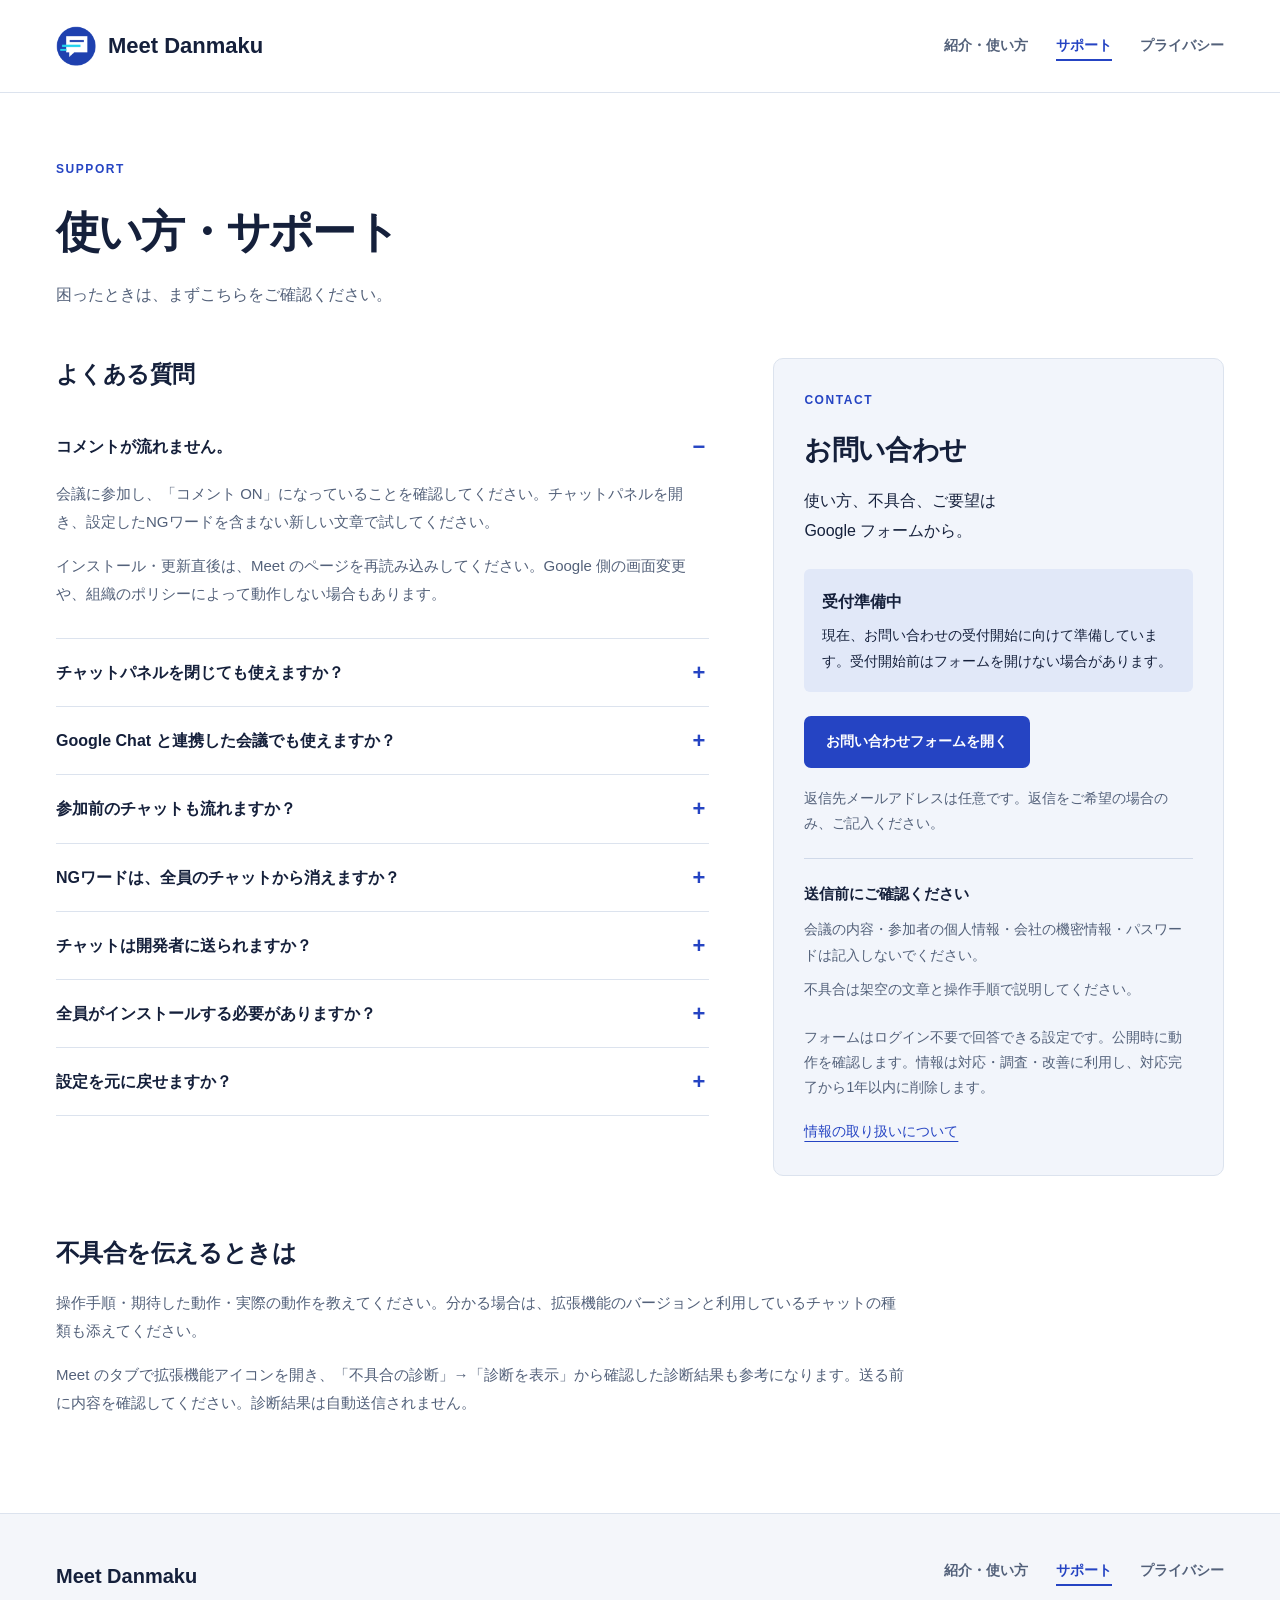
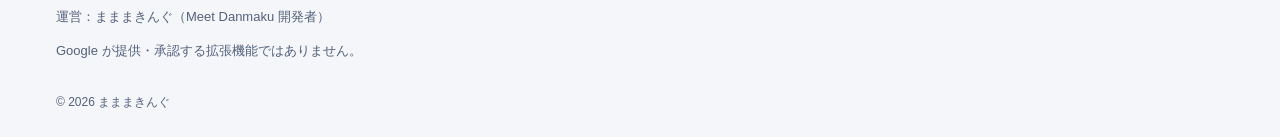
==== support/index.html @ 1db85711 "Add Meet Danmaku public website" ====
<!doctype html>
<html lang="ja"><head><meta charset="utf-8"><meta name="viewport" content="width=device-width, initial-scale=1">
<meta name="referrer" content="no-referrer">
<meta name="description" content="Meet Danmakuのよくある質問、動作しない場合の確認方法とお問い合わせ。"><meta name="color-scheme" content="light">
<title>使い方・サポート｜Meet Danmaku</title><link rel="icon" type="image/png" href="../assets/icon32.png"><link rel="stylesheet" href="../assets/style.css"><link rel="canonical" href="https://mamamaking.github.io/meet-danmaku-site/support/"></head>
<body><a class="skip" href="#main">本文へ移動</a>

<header class="header"><div class="wrap header-inner"><a class="brand" href="../index.html"><img src="../assets/icon128.png" width="40" height="40" alt=""><span>Meet Danmaku</span></a><nav aria-label="メインナビゲーション"><a href="../index.html">紹介・使い方</a><a href="../support/index.html" aria-current="page">サポート</a><a href="../privacy/index.html">プライバシー</a></nav></div></header>
<main id="main"><section class="page-heading wrap"><p class="eyebrow">SUPPORT</p><h1>使い方・サポート</h1><p>困ったときは、まずこちらをご確認ください。</p></section>
<div class="wrap support-layout"><section class="faq" aria-labelledby="faq-title"><h2 id="faq-title">よくある質問</h2>
<details open><summary>コメントが流れません。</summary><div><p>会議に参加し、「コメント ON」になっていることを確認してください。チャットパネルを開き、設定したNGワードを含まない新しい文章で試してください。</p><p>インストール・更新直後は、Meet のページを再読み込みしてください。Google 側の画面変更や、組織のポリシーによって動作しない場合もあります。</p></div></details>
<details><summary>チャットパネルを閉じても使えますか？</summary><div><p>チャット本文や埋め込みフレームがページ内に残っていれば、取得を続けます。Google 側がチャットを読み込まない、または破棄した場合は取得できません。流れない場合はパネルを開いてください。</p><p>パネルを自動で開閉する機能はありません。</p></div></details>
<details><summary>Google Chat と連携した会議でも使えますか？</summary><div><p>通常の会議チャットと、Meet に埋め込まれた Google Chat の両方に対応しています。方式の手動切り替えは不要です。</p><p>単独の Google Chat 画面は対象外です。Google 側の更新・表示言語・組織の設定によって動作が変わる場合があります。</p></div></details>
<details><summary>参加前のチャットも流れますか？</summary><div><p>取得できる投稿時刻と初期読み込み状態を使い、参加前の履歴を抑制します。ただし、時刻が分からない場合などは履歴と新着を完全に区別できず、読み込み中の新着も抑制されることがあります。</p><p>端末の時計のずれも判定に影響します。表示をOFFにしている間の投稿は、ONに戻しても流し直しません。</p></div></details>
<details><summary>NGワードは、全員のチャットから消えますか？</summary><div><p>いいえ。NGワードは、自分の弾幕表示から該当コメントを除外する設定です。元のチャットや他の参加者の画面は変更しません。組織全体の投稿制限や、機密情報の流出防止を保証する機能ではありません。</p></div></details>
<details><summary>チャットは開発者に送られますか？</summary><div><p>拡張機能からチャット本文・設定・診断情報を開発者へ自動送信する処理はありません。チャット本文は端末内で処理し、永続保存しません。</p><p>Google Meet / Google Chat 自体の通信と、利用者が自分で送るお問い合わせは別です。詳しくは<a href="../privacy/index.html">プライバシーポリシー</a>をご確認ください。</p></div></details>
<details><summary>全員がインストールする必要がありますか？</summary><div><p>弾幕を見る各ブラウザーに拡張機能が必要です。管理対象の Chrome では、管理者による自動インストールも利用できます。導入していない参加者も、通常の会議チャットに投稿できます。</p><p>画面共有や録画には弾幕が映る場合があるため、共有前に確認してください。</p></div></details>
<details><summary>設定を元に戻せますか？</summary><div><p>拡張機能の設定画面で「サイズ・速さを初期値に戻す」を押し、「保存する」を押してください。NGワードや引用方式、ON/OFFは変わりません。NGワードを解除したい場合は入力欄を空にして保存します。</p></div></details>
</section><aside class="contact" id="contact"><p class="eyebrow">CONTACT</p><h2>お問い合わせ</h2><p>使い方、不具合、ご要望は<br>Google フォームから。</p><div class="contact-status"><strong>受付準備中</strong><p>現在、お問い合わせの受付開始に向けて準備しています。受付開始前はフォームを開けない場合があります。</p></div><p><a class="button primary" href="https://docs.google.com/forms/d/e/1FAIpQLScOuouDD73pNhnG6wYrwCSUpx9L0LGqm-hMfcjkXJOTTCpzZA/viewform" rel="noreferrer">お問い合わせフォームを開く</a></p><p class="micro">返信先メールアドレスは任意です。返信をご希望の場合のみ、ご記入ください。</p><div class="contact-warning"><strong>送信前にご確認ください</strong><p>会議の内容・参加者の個人情報・会社の機密情報・パスワードは記入しないでください。</p><p>不具合は架空の文章と操作手順で説明してください。</p></div><p class="micro">フォームはログイン不要で回答できる設定です。公開時に動作を確認します。情報は対応・調査・改善に利用し、対応完了から1年以内に削除します。</p><a href="../privacy/index.html">情報の取り扱いについて</a></aside></div>
<section class="wrap diagnostic"><h2>不具合を伝えるときは</h2><p>操作手順・期待した動作・実際の動作を教えてください。分かる場合は、拡張機能のバージョンと利用しているチャットの種類も添えてください。</p><p>Meet のタブで拡張機能アイコンを開き、「不具合の診断」→「診断を表示」から確認した診断結果も参考になります。送る前に内容を確認してください。診断結果は自動送信されません。</p></section></main>
<footer><div class="wrap footer-inner"><div><strong>Meet Danmaku</strong><p>運営：まままきんぐ（Meet Danmaku 開発者）</p><p>Google が提供・承認する拡張機能ではありません。</p></div><nav aria-label="フッターナビゲーション"><a href="../index.html">紹介・使い方</a><a href="../support/index.html" aria-current="page">サポート</a><a href="../privacy/index.html">プライバシー</a></nav></div><div class="wrap copyright">© 2026 まままきんぐ</div></footer>
</body></html>
---- assets/style.css ----
:root{--blue:#2544c3;--ink:#15203b;--muted:#53617a;--line:#dce3ee;--pale:#f2f5fb;--cyan:#24c6dd}
*{box-sizing:border-box}html{scroll-behavior:smooth;scroll-padding-top:24px}body{margin:0;font-family:-apple-system,BlinkMacSystemFont,"Segoe UI","Yu Gothic UI","Meiryo",sans-serif;color:var(--ink);background:#fff;font-size:16px;line-height:1.85}a{color:var(--blue);text-underline-offset:5px}a:hover{text-decoration-thickness:2px}a:focus-visible,summary:focus-visible{outline:3px solid #0c8baa;outline-offset:5px}img{display:block;max-width:100%;height:auto}figure{margin:0}p{margin:0 0 1.1em}h1,h2,h3{line-height:1.45;margin:0;font-weight:750}h1{letter-spacing:-.04em}h2{font-size:32px;letter-spacing:-.025em}h3{font-size:21px}.wrap{max-width:1248px;margin-inline:auto;padding-inline:40px}.draft{background:#172751;color:#fff;font-size:13px;text-align:center;padding:6px 20px}.draft span{margin-left:18px;color:#d3defb}.header{border-bottom:1px solid var(--line)}.header-inner{min-height:92px;display:flex;align-items:center;justify-content:space-between;gap:30px}.brand{display:flex;align-items:center;gap:12px;text-decoration:none;color:var(--ink);font-size:22px;font-weight:700;white-space:nowrap}.brand img{width:40px;height:40px}nav{display:flex;gap:28px;flex-wrap:wrap}nav a{color:var(--muted);text-decoration:none;font-size:14px;font-weight:600}nav a[aria-current=page]{color:var(--blue);text-decoration:underline;text-decoration-thickness:2px;text-underline-offset:9px}.skip{position:fixed;top:-100px;left:15px;z-index:10;background:#fff;padding:8px}.skip:focus{top:8px}.hero{display:grid;grid-template-columns:.9fr 1.1fr;gap:48px;align-items:center;padding-top:80px;padding-bottom:80px}.eyebrow{font-size:12px;letter-spacing:.13em;font-weight:750;color:var(--blue);margin-bottom:20px}.hero h1{font-size:clamp(36px,3.7vw,54px);margin-bottom:26px;white-space:nowrap}.hero h1 span{color:var(--blue)}.lead{color:var(--muted);font-size:17px;line-height:1.95;margin-bottom:28px}.actions{display:flex;gap:22px;align-items:center;flex-wrap:wrap}.button{display:inline-flex;align-items:center;justify-content:center;padding:13px 22px;border-radius:7px;font-weight:650;font-size:14px;text-decoration:none;min-height:48px}.pending{background:#edf1fb;border:1px solid #c9d4ef;color:#354c8c}.primary{background:var(--blue);color:#fff}.primary:hover{background:#1c3292}.text-link{font-size:15px;font-weight:650;text-decoration:none}.text-link span{margin-left:8px}.micro{font-size:14px;color:var(--muted);line-height:1.8}.hero .micro{margin:20px 0 0;font-size:13px}.hero-visual{background:#17203b;border-radius:12px;padding:12px;box-shadow:0 24px 65px -28px #203f8870;border:1px solid #2b3652;position:relative}.hero-visual:before{content:"";position:absolute;right:15px;top:-9px;width:90px;height:6px;background:var(--cyan);border-radius:3px}.image-top{display:flex;justify-content:space-between;color:white;align-items:center;padding:2px 4px 12px;gap:8px}.image-title{font-size:14px}.image-label{font-size:12px;color:#b4c4ea}.hero-visual img{border-radius:5px}.hero-visual figcaption{font-size:12px;color:#c6d1e9;line-height:1.7;padding:12px 4px 0}.intro-band{background:var(--blue);color:white;padding:26px 0}.intro-band .wrap{display:flex;align-items:center;justify-content:space-between;gap:24px}.intro-band p{font-size:22px;font-weight:650;margin:0}.intro-band span{font-size:14px;color:#e0e9ff}.section{padding-top:84px;padding-bottom:84px}.section-heading{max-width:800px;margin-bottom:42px}.section-heading h2{margin-bottom:16px}.section-heading p:not(.eyebrow){color:var(--muted)}.feature-grid{display:grid;grid-template-columns:repeat(3,1fr);gap:36px}.feature-grid article{border-top:2px solid var(--line);padding-top:22px}.number{font-size:14px;font-weight:700;color:var(--blue)}.feature-grid h3{margin:18px 0 12px}.feature-grid p{color:var(--muted)}.note{margin:28px 0 0;padding-left:16px;border-left:3px solid var(--cyan);font-size:14px;color:var(--muted)}.settings-section{background:var(--pale);padding:80px 0}.settings-layout{display:grid;grid-template-columns:1fr 1.1fr;gap:100px;align-items:center}.settings-visual{max-width:366px;margin:auto}.settings-visual img{border:1px solid var(--line);border-radius:10px;box-shadow:0 16px 40px -22px #19396640}.settings-visual figcaption{font-size:13px;color:var(--muted);text-align:center;margin-top:18px}.settings-layout h2{font-size:40px;margin-bottom:18px}.section-lead{font-size:17px;color:var(--muted)}.settings-list{margin:26px 0}.settings-list>div{display:grid;grid-template-columns:110px 1fr;gap:20px;border-top:1px solid #d7dfed;padding:15px 0}.settings-list dt{font-weight:700;font-size:15px}.settings-list dd{margin:0;color:var(--muted);font-size:15px}.steps{list-style:none;counter-reset:step;display:grid;grid-template-columns:repeat(3,1fr);gap:36px;margin:0;padding:0}.steps li{counter-increment:step}.steps li:before{content:counter(step,decimal-leading-zero);display:block;color:var(--blue);font-size:32px;font-weight:700;line-height:1;margin-bottom:22px}.steps h3{margin-bottom:12px}.steps p{color:var(--muted)}.plain-note{background:var(--pale);border-radius:8px;padding:22px 28px;margin-top:32px}.plain-note p{margin:5px 0 0;font-size:15px;color:var(--muted)}.org-section{padding:70px 0;background:#142347;color:#edf2ff}.org-layout{display:grid;grid-template-columns:.75fr 1.25fr;gap:80px}.org-section .eyebrow{color:#6fdae9}.org-section .micro{color:#c0cbe2}.org-section a{color:#9becf4}.closing{text-align:center}.closing h2{margin-bottom:16px}.closing p{color:var(--muted)}.closing .actions{justify-content:center;margin-top:30px}footer{background:#f4f6fa;border-top:1px solid var(--line);padding:44px 0 24px}.footer-inner{display:flex;justify-content:space-between;gap:36px}.footer-inner strong{font-size:20px}.footer-inner p{font-size:13px;color:var(--muted);margin:10px 0 0}.copyright{font-size:12px;color:var(--muted);margin-top:28px}.page-heading{padding-top:65px;padding-bottom:48px}.page-heading h1{font-size:44px;margin-bottom:16px}.page-heading>p:last-child{color:var(--muted);margin:0}.support-layout{display:grid;grid-template-columns:1.45fr 1fr;gap:64px;align-items:start}.faq h2{font-size:23px;margin-bottom:22px}.faq details{border-bottom:1px solid var(--line)}.faq summary{padding:20px 28px 20px 0;cursor:pointer;font-weight:650;position:relative;list-style:none;line-height:1.7}.faq summary::-webkit-details-marker{display:none}.faq summary:after{content:'+';position:absolute;right:4px;color:var(--blue);font-size:22px;top:15px}.faq details[open] summary:after{content:'−'}.faq details>div{padding:0 20px 14px 0;color:var(--muted);font-size:15px}.contact{background:var(--pale);border:1px solid var(--line);border-radius:10px;padding:30px}.contact h2{font-size:27px;margin-bottom:16px}.contact-status{padding:18px;background:#e1e8f8;border-radius:6px;margin:24px 0}.contact-status p{font-size:14px;margin:6px 0 0}.contact-warning{border-top:1px solid #d0d9e9;margin:22px 0;padding-top:20px}.contact-warning strong{font-size:15px}.contact-warning p{font-size:14px;margin:8px 0;color:var(--muted)}.contact>a{font-size:14px}.diagnostic{padding-top:60px;padding-bottom:80px}.diagnostic h2{font-size:24px;margin-bottom:18px}.diagnostic p{max-width:850px;color:var(--muted);font-size:15px}.privacy-layout{display:grid;grid-template-columns:280px 1fr;gap:65px;padding-bottom:80px}.privacy-summary{background:var(--pale);padding:25px;height:fit-content;border-top:3px solid var(--blue)}.privacy-summary h2{font-size:20px;margin-bottom:20px}.privacy-summary p{font-size:14px}.privacy-summary a{font-size:14px}.policy{min-width:0;overflow-wrap:anywhere}.policy h2{font-size:25px;border-top:1px solid var(--line);padding-top:32px;margin:36px 0 18px}.policy h3{font-size:19px;margin:28px 0 16px}.policy p,.policy li{font-size:15px;line-height:2}.policy>p:first-child,.policy>p:nth-child(2){color:var(--muted);font-size:14px}.policy ul{padding-left:24px}.policy li{margin-bottom:10px}code{font-size:.92em;background:#eff2f7;padding:1px 4px;border-radius:3px}.mobile{display:none}
@media(min-width:1440px){.hero{padding-top:100px;padding-bottom:100px}}
@media(max-width:1000px){.wrap{padding-inline:28px}.hero{gap:28px}.hero h1{font-size:38px}.lead{font-size:16px}.hero .actions{gap:15px}.settings-layout{gap:55px}.org-layout{gap:40px}.support-layout{gap:32px}.privacy-layout{grid-template-columns:220px 1fr;gap:35px}.desktop{display:none}}
@media(max-width:760px){.wrap{padding-inline:22px}.draft{font-size:12px}.draft span{margin-left:8px}.header-inner{min-height:auto;padding-block:20px;flex-wrap:wrap;gap:19px}.brand{font-size:21px}.brand img{width:34px;height:34px}nav{gap:24px}.hero{grid-template-columns:1fr;padding-top:48px;padding-bottom:48px;gap:38px}.hero h1{font-size:43px;white-space:normal}.eyebrow{font-size:11px;margin-bottom:16px}.lead{font-size:16px}.hero-visual{padding:9px}.intro-band .wrap{display:block}.intro-band p{font-size:20px;margin-bottom:8px}.intro-band span{font-size:13px}.section{padding-top:56px;padding-bottom:56px}h2{font-size:27px}.section-heading{margin-bottom:30px}.feature-grid,.steps{grid-template-columns:1fr;gap:24px}.feature-grid h3{margin-top:10px}.feature-grid p{margin-bottom:0}.settings-section{padding:54px 0}.settings-layout{grid-template-columns:1fr;gap:38px}.settings-layout>div{grid-row:1}.settings-layout h2{font-size:33px}.settings-visual{width:100%;max-width:330px}.settings-list>div{grid-template-columns:90px 1fr;gap:12px}.steps li:before{font-size:25px;margin-bottom:12px}.steps li{border-top:1px solid var(--line);padding-top:23px}.steps p{margin-bottom:0}.org-section{padding:48px 0}.org-layout{grid-template-columns:1fr;gap:24px}.footer-inner{flex-direction:column;gap:25px}.footer-inner nav{gap:20px}.page-heading{padding-top:40px;padding-bottom:34px}.page-heading h1{font-size:33px}.support-layout,.privacy-layout{grid-template-columns:1fr;gap:35px}.contact{padding:24px}.privacy-summary{display:none}.policy h2{font-size:23px}.diagnostic{padding-top:45px;padding-bottom:50px}.mobile{display:block}}
@media(prefers-reduced-motion:reduce){html{scroll-behavior:auto}}
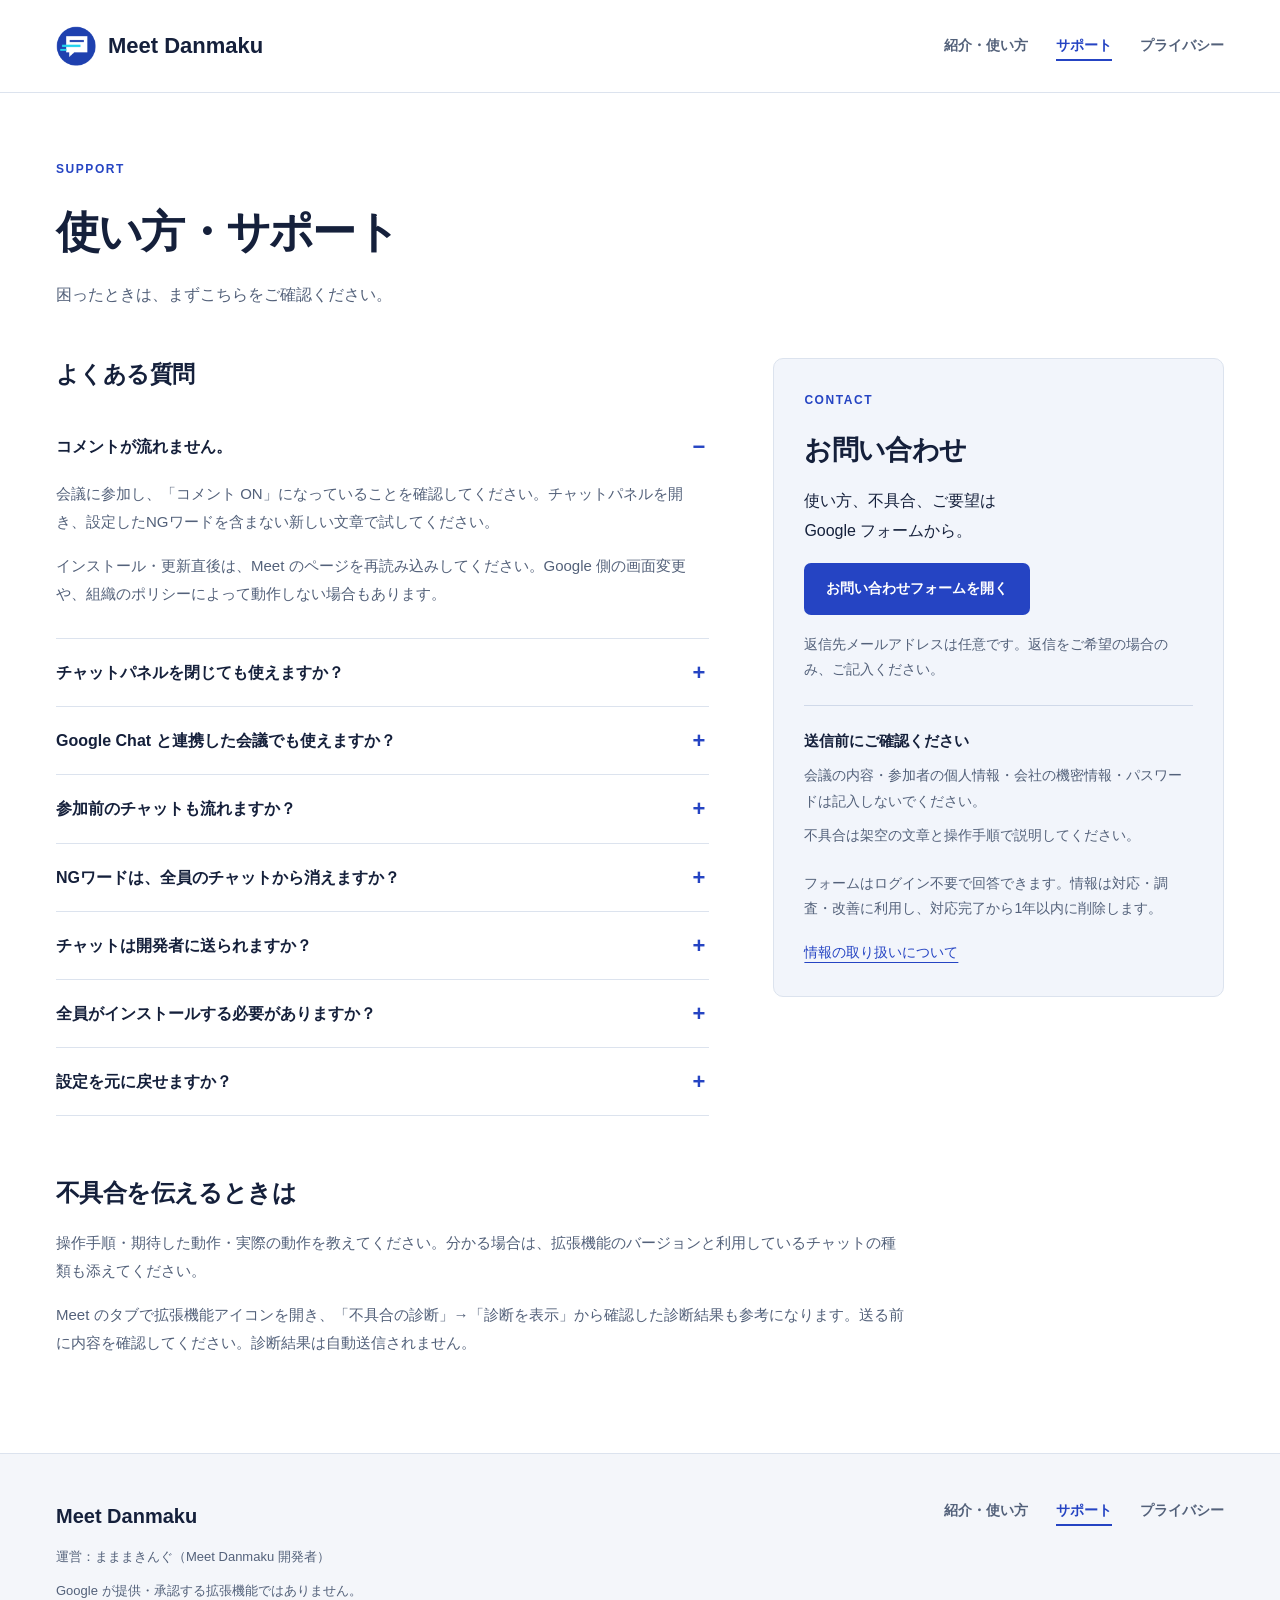
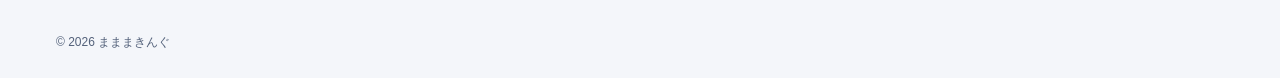
==== commit 71b1a4c8: "Open contact form on support and privacy pages" ====
--- a/support/index.html
+++ b/support/index.html
@@ -16,7 +16,7 @@
 <details><summary>チャットは開発者に送られますか？</summary><div><p>拡張機能からチャット本文・設定・診断情報を開発者へ自動送信する処理はありません。チャット本文は端末内で処理し、永続保存しません。</p><p>Google Meet / Google Chat 自体の通信と、利用者が自分で送るお問い合わせは別です。詳しくは<a href="../privacy/index.html">プライバシーポリシー</a>をご確認ください。</p></div></details>
 <details><summary>全員がインストールする必要がありますか？</summary><div><p>弾幕を見る各ブラウザーに拡張機能が必要です。管理対象の Chrome では、管理者による自動インストールも利用できます。導入していない参加者も、通常の会議チャットに投稿できます。</p><p>画面共有や録画には弾幕が映る場合があるため、共有前に確認してください。</p></div></details>
 <details><summary>設定を元に戻せますか？</summary><div><p>拡張機能の設定画面で「サイズ・速さを初期値に戻す」を押し、「保存する」を押してください。NGワードや引用方式、ON/OFFは変わりません。NGワードを解除したい場合は入力欄を空にして保存します。</p></div></details>
-</section><aside class="contact" id="contact"><p class="eyebrow">CONTACT</p><h2>お問い合わせ</h2><p>使い方、不具合、ご要望は<br>Google フォームから。</p><div class="contact-status"><strong>受付準備中</strong><p>現在、お問い合わせの受付開始に向けて準備しています。受付開始前はフォームを開けない場合があります。</p></div><p><a class="button primary" href="https://docs.google.com/forms/d/e/1FAIpQLScOuouDD73pNhnG6wYrwCSUpx9L0LGqm-hMfcjkXJOTTCpzZA/viewform" rel="noreferrer">お問い合わせフォームを開く</a></p><p class="micro">返信先メールアドレスは任意です。返信をご希望の場合のみ、ご記入ください。</p><div class="contact-warning"><strong>送信前にご確認ください</strong><p>会議の内容・参加者の個人情報・会社の機密情報・パスワードは記入しないでください。</p><p>不具合は架空の文章と操作手順で説明してください。</p></div><p class="micro">フォームはログイン不要で回答できる設定です。公開時に動作を確認します。情報は対応・調査・改善に利用し、対応完了から1年以内に削除します。</p><a href="../privacy/index.html">情報の取り扱いについて</a></aside></div>
+</section><aside class="contact" id="contact"><p class="eyebrow">CONTACT</p><h2>お問い合わせ</h2><p>使い方、不具合、ご要望は<br>Google フォームから。</p><p><a class="button primary" href="https://docs.google.com/forms/d/e/1FAIpQLScOuouDD73pNhnG6wYrwCSUpx9L0LGqm-hMfcjkXJOTTCpzZA/viewform" rel="noreferrer">お問い合わせフォームを開く</a></p><p class="micro">返信先メールアドレスは任意です。返信をご希望の場合のみ、ご記入ください。</p><div class="contact-warning"><strong>送信前にご確認ください</strong><p>会議の内容・参加者の個人情報・会社の機密情報・パスワードは記入しないでください。</p><p>不具合は架空の文章と操作手順で説明してください。</p></div><p class="micro">フォームはログイン不要で回答できます。情報は対応・調査・改善に利用し、対応完了から1年以内に削除します。</p><a href="../privacy/index.html">情報の取り扱いについて</a></aside></div>
 <section class="wrap diagnostic"><h2>不具合を伝えるときは</h2><p>操作手順・期待した動作・実際の動作を教えてください。分かる場合は、拡張機能のバージョンと利用しているチャットの種類も添えてください。</p><p>Meet のタブで拡張機能アイコンを開き、「不具合の診断」→「診断を表示」から確認した診断結果も参考になります。送る前に内容を確認してください。診断結果は自動送信されません。</p></section></main>
 <footer><div class="wrap footer-inner"><div><strong>Meet Danmaku</strong><p>運営：まままきんぐ（Meet Danmaku 開発者）</p><p>Google が提供・承認する拡張機能ではありません。</p></div><nav aria-label="フッターナビゲーション"><a href="../index.html">紹介・使い方</a><a href="../support/index.html" aria-current="page">サポート</a><a href="../privacy/index.html">プライバシー</a></nav></div><div class="wrap copyright">© 2026 まままきんぐ</div></footer>
 </body></html>
